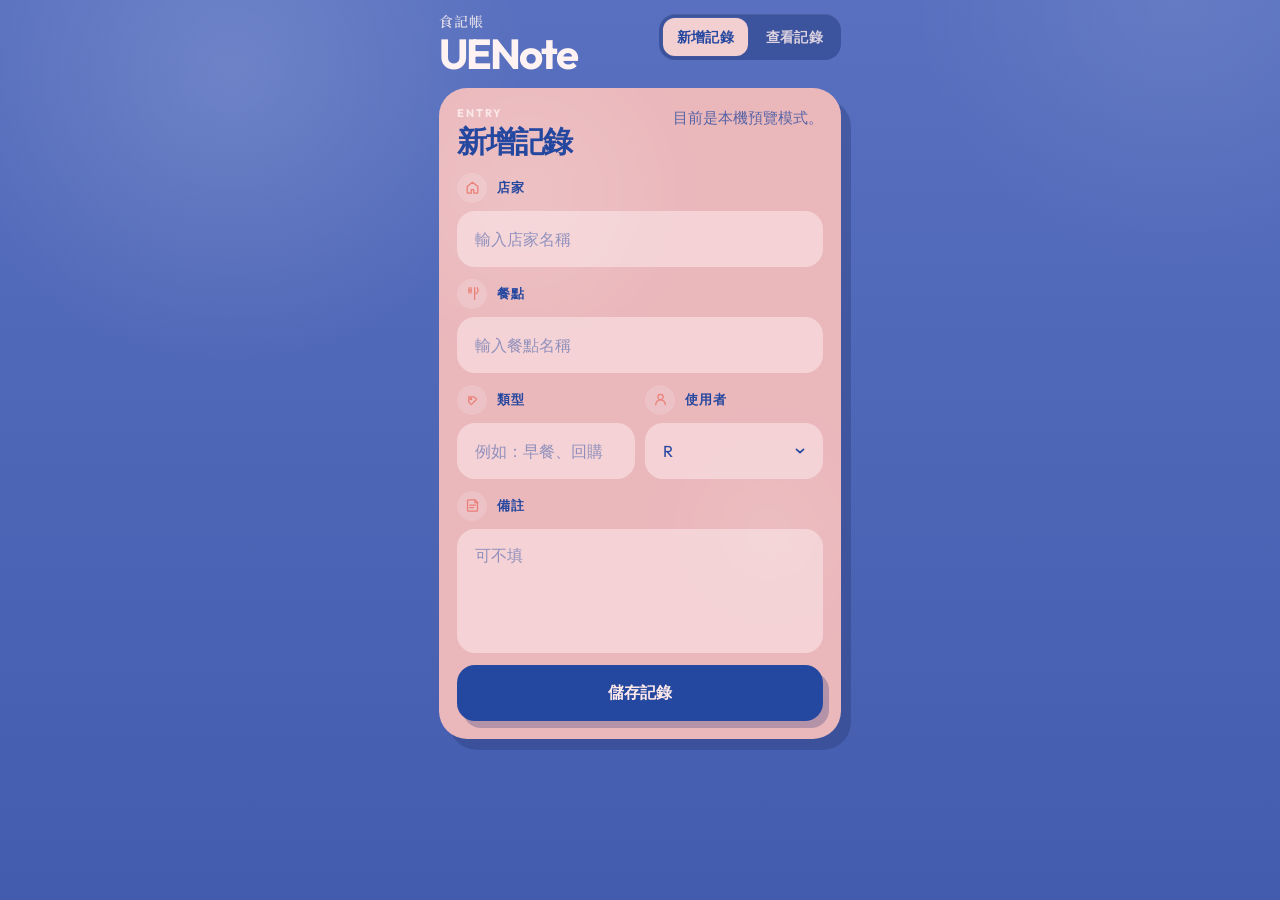
==== index.html @ 7f4ef9e9 "Prepare GitHub Pages frontend with Apps Script backend" ====
<!DOCTYPE html>
<html lang="zh-Hant">
<head>
  <meta charset="UTF-8">
  <meta name="viewport" content="width=device-width, initial-scale=1.0, viewport-fit=cover">
  <title>UENote</title>
  <link rel="icon" type="image/png" href="https://drive.google.com/uc?export=view&id=1ecxn-T5NP-1z_dDNohqvTPsbnboPZyol">
  <link rel="apple-touch-icon" href="https://drive.google.com/uc?export=view&id=1ecxn-T5NP-1z_dDNohqvTPsbnboPZyol">
  <link rel="preconnect" href="https://fonts.googleapis.com">
  <link rel="preconnect" href="https://fonts.gstatic.com" crossorigin>
  <link href="https://fonts.googleapis.com/css2?family=Noto+Serif+TC:wght@500;600;700&family=Outfit:wght@300;400;500;600;700&display=swap" rel="stylesheet">
  <link rel="stylesheet" href="style.css?v=github-pages-ready-1">
</head>
<body>
  <main class="app-shell">
    <section id="page-add" class="page is-active">
      <header class="topbar">
        <div class="brand-block">
          <p class="brand-kicker">食記帳</p>
          <h1>UENote</h1>
        </div>
        <div class="top-switch" role="tablist" aria-label="頁面切換">
          <button class="top-switch-button is-active" data-page="add" type="button">新增記錄</button>
          <button class="top-switch-button" data-page="list" type="button">查看記錄</button>
        </div>
      </header>

      <section class="content-card form-card">
        <div class="section-head">
          <div>
            <p class="section-kicker">Entry</p>
            <h2 class="section-title">新增記錄</h2>
          </div>
          <p id="sync-status" class="status-text"></p>
        </div>

        <div class="form-grid">
          <label class="field-group">
            <span class="field-label">
              <span class="field-icon" aria-hidden="true">
                <svg viewBox="0 0 24 24" class="ui-icon">
                  <path d="M4.5 10.75 12 4.75l7.5 6v8A1.25 1.25 0 0 1 18.25 20h-4.5v-5h-3.5v5h-4.5A1.25 1.25 0 0 1 4.5 18.75Z"></path>
                </svg>
              </span>
              <span>店家</span>
            </span>
            <input id="restaurant-input" list="restaurant-suggestions" placeholder="輸入店家名稱" autocomplete="off">
            <datalist id="restaurant-suggestions"></datalist>
          </label>

          <label class="field-group">
            <span class="field-label">
              <span class="field-icon" aria-hidden="true">
                <svg viewBox="0 0 24 24" class="ui-icon">
                  <path d="M7 3.75v7.5"></path>
                  <path d="M10 3.75v7.5"></path>
                  <path d="M7 7.5h3"></path>
                  <path d="M15 3.75V20.25"></path>
                  <path d="M18.5 3.75c1.15 1.55 1.55 3.15 1.2 4.8-.35 1.4-1.25 2.65-2.7 3.7"></path>
                </svg>
              </span>
              <span>餐點</span>
            </span>
            <input id="item-input" list="item-suggestions" placeholder="輸入餐點名稱" autocomplete="off">
            <datalist id="item-suggestions"></datalist>
          </label>

          <div class="compact-row">
            <label class="field-group">
              <span class="field-label">
                <span class="field-icon" aria-hidden="true">
                  <svg viewBox="0 0 24 24" class="ui-icon">
                    <path d="M6.75 8.25h7.5l3.5 3.5-7.5 7.5-3.5-3.5Z"></path>
                    <circle cx="9.75" cy="11.25" r="1"></circle>
                  </svg>
                </span>
                <span>類型</span>
              </span>
              <input id="type-input" type="text" placeholder="例如：早餐、回購" autocomplete="off">
            </label>

            <label class="field-group">
              <span class="field-label">
                <span class="field-icon" aria-hidden="true">
                  <svg viewBox="0 0 24 24" class="ui-icon">
                    <path d="M12 12.25a3.75 3.75 0 1 0-3.75-3.75A3.75 3.75 0 0 0 12 12.25Z"></path>
                    <path d="M5.25 19.25a6.75 6.75 0 0 1 13.5 0"></path>
                  </svg>
                </span>
                <span>使用者</span>
              </span>
              <select id="author-input">
                <option value="R">R</option>
                <option value="Joey">Joey</option>
              </select>
            </label>
          </div>

          <label class="field-group">
            <span class="field-label">
              <span class="field-icon" aria-hidden="true">
                <svg viewBox="0 0 24 24" class="ui-icon">
                  <path d="M5 5.25A1.25 1.25 0 0 1 6.25 4h9.25L19 7.5v11.25A1.25 1.25 0 0 1 17.75 20H6.25A1.25 1.25 0 0 1 5 18.75Z"></path>
                  <path d="M15.5 4v4h4"></path>
                  <path d="M8 11.5h8"></path>
                  <path d="M8 15h5.5"></path>
                </svg>
              </span>
              <span>備註</span>
            </span>
            <textarea id="note-input" rows="4" placeholder="可不填"></textarea>
          </label>

          <button id="save-record" class="primary-button" type="button">儲存記錄</button>
        </div>
      </section>
    </section>

    <section id="page-list" class="page">
      <header class="topbar">
        <div class="brand-block">
          <p class="brand-kicker">記錄庫</p>
          <h1>UENote</h1>
        </div>
        <div class="top-switch" role="tablist" aria-label="頁面切換">
          <button class="top-switch-button" data-page="add" type="button">新增記錄</button>
          <button class="top-switch-button is-active" data-page="list" type="button">查看記錄</button>
        </div>
      </header>

      <section class="content-card">
        <div class="section-head">
          <div>
            <p class="section-kicker">Archive</p>
            <h2 class="section-title">查看記錄</h2>
          </div>
        </div>

        <label class="field-group search-group">
          <span class="field-label">
            <span class="field-icon" aria-hidden="true">
              <svg viewBox="0 0 24 24" class="ui-icon">
                <circle cx="11" cy="11" r="5.5"></circle>
                <path d="m16 16 4 4"></path>
              </svg>
            </span>
            <span>搜尋</span>
          </span>
          <input id="search-input" placeholder="搜尋店家、餐點、類型、備註" autocomplete="off">
        </label>

        <div id="record-list" class="record-list"></div>
      </section>
    </section>
  </main>

  <script>
    window.UENOTE_CONFIG = window.UENOTE_CONFIG || {};
  </script>
  <script src="config.js"></script>
  <script src="app.js"></script>
</body>
</html>
---- style.css ----
:root {
  --phone-base: 393px;
  --bg: #435cad;
  --bg-soft: #5870bf;
  --panel: #eab7bb;
  --panel-light: #f2cfd1;
  --ink: #24479f;
  --ink-soft: rgba(36, 71, 159, 0.74);
  --ink-faint: rgba(255, 243, 243, 0.8);
  --accent: #ea7f77;
  --shadow-card: 10px 11px 0 rgba(40, 56, 118, 0.36);
  --shadow-button: 6px 7px 0 rgba(40, 56, 118, 0.28);
}

* {
  box-sizing: border-box;
}

html {
  width: 100%;
  background: var(--bg);
  -webkit-text-size-adjust: 100%;
}

body {
  width: 100%;
  margin: 0;
  min-height: 100dvh;
  overflow-x: hidden;
  color: var(--ink);
  font-family: "Outfit", "PingFang TC", "Noto Sans TC", sans-serif;
  background:
    radial-gradient(circle at 18% 8%, rgba(255, 255, 255, 0.14), transparent 22%),
    radial-gradient(circle at 92% 0%, rgba(255, 255, 255, 0.08), transparent 18%),
    linear-gradient(180deg, var(--bg-soft) 0%, var(--bg) 100%);
}

body::after {
  content: "";
  position: fixed;
  inset: 0;
  pointer-events: none;
  opacity: 0.08;
  background-image:
    radial-gradient(rgba(255, 255, 255, 0.66) 0.6px, transparent 0.6px),
    radial-gradient(rgba(40, 54, 103, 0.48) 0.55px, transparent 0.55px);
  background-position: 0 0, 10px 12px;
  background-size: 16px 16px, 18px 18px;
  mix-blend-mode: soft-light;
}

input,
select,
textarea,
button {
  font: inherit;
  font-size: 16px;
}

button {
  border: 0;
  cursor: pointer;
  transition: transform 140ms ease, box-shadow 140ms ease, background-color 140ms ease, color 140ms ease;
}

button:active {
  transform: translate(2px, 2px);
  box-shadow: none;
}

.app-shell {
  width: 100%;
  max-width: 430px;
  margin: 0 auto;
  min-height: 100dvh;
  padding: calc(14px + env(safe-area-inset-top)) 14px calc(18px + env(safe-area-inset-bottom));
}

.page {
  display: none;
}

.page.is-active {
  display: grid;
  gap: 14px;
  align-content: start;
  min-height: calc(100dvh - env(safe-area-inset-top) - env(safe-area-inset-bottom) - 32px);
}

.topbar {
  display: flex;
  align-items: flex-start;
  justify-content: space-between;
  gap: 12px;
}

.brand-block {
  display: grid;
  gap: 6px;
  min-width: 0;
}

.brand-kicker {
  margin: 0;
  color: var(--ink-faint);
  font-family: "Noto Serif TC", serif;
  font-size: 14px;
  font-weight: 600;
  letter-spacing: 0.08em;
  line-height: 1;
}

h1 {
  margin: 0;
  color: #fff2f2;
  font-size: clamp(32px, 7.8vw, 42px);
  line-height: 0.96;
  letter-spacing: -0.05em;
  font-weight: 700;
}

.top-switch {
  flex: 0 0 auto;
  display: grid;
  grid-template-columns: 1fr 1fr;
  gap: 4px;
  padding: 4px;
  background: rgba(54, 77, 152, 0.82);
  border-radius: 16px;
  min-width: 172px;
  box-shadow: inset 0 1px 0 rgba(255, 255, 255, 0.08);
}

.top-switch-button {
  min-height: 38px;
  padding: 0 14px;
  border-radius: 12px;
  background: transparent;
  color: rgba(255, 238, 238, 0.82);
  font-size: 14px;
  font-weight: 600;
  letter-spacing: 0.02em;
}

.top-switch-button.is-active {
  background: var(--panel-light);
  color: var(--ink);
  box-shadow:
    0 1px 2px rgba(24, 35, 80, 0.14),
    0 0 0 0.5px rgba(255, 255, 255, 0.12);
}

.content-card {
  position: relative;
  overflow: hidden;
  display: grid;
  gap: 16px;
  padding: 18px;
  background: var(--panel);
  border-radius: 28px;
  box-shadow: var(--shadow-card);
}

.intro-card {
  min-height: 168px;
}

.form-card {
  min-height: clamp(560px, calc(100dvh - 300px), 740px);
  align-content: start;
}

.content-card::before {
  content: "";
  position: absolute;
  inset: 0;
  pointer-events: none;
  background:
    radial-gradient(circle at 22% 16%, rgba(255, 255, 255, 0.14), transparent 28%),
    radial-gradient(circle at 82% 68%, rgba(255, 255, 255, 0.08), transparent 24%);
  mix-blend-mode: screen;
}

.intro-card {
  padding-block: 18px;
}

.section-head,
.field-group,
.record-card,
.record-top {
  position: relative;
  z-index: 1;
}

.section-head {
  display: flex;
  align-items: flex-start;
  justify-content: space-between;
  gap: 12px;
}

.section-kicker {
  margin: 0 0 6px;
  color: var(--ink-faint);
  font-size: 11px;
  font-weight: 700;
  letter-spacing: 0.18em;
  text-transform: uppercase;
}

.section-title {
  margin: 0;
  color: var(--ink);
  font-size: clamp(22px, 5.8vw, 30px);
  line-height: 1.02;
  letter-spacing: -0.04em;
  font-weight: 700;
}

.panel-note,
.status-text,
.record-subtitle {
  margin: 0;
  color: var(--ink-soft);
  font-size: 15px;
  line-height: 1.56;
}

.status-text:empty {
  display: none;
}

.form-grid {
  display: grid;
  gap: 12px;
}

.compact-row {
  display: grid;
  grid-template-columns: 1fr 1fr;
  gap: 10px;
}

.field-group {
  display: grid;
  gap: 8px;
}

.field-label {
  display: inline-flex;
  align-items: center;
  gap: 10px;
  color: var(--ink);
  font-size: 13px;
  font-weight: 700;
  letter-spacing: 0.08em;
  text-transform: uppercase;
}

.field-icon {
  display: inline-flex;
  align-items: center;
  justify-content: center;
  width: 30px;
  height: 30px;
  border-radius: 999px;
  color: var(--accent);
  background: rgba(255, 255, 255, 0.16);
}

.ui-icon {
  width: 17px;
  height: 17px;
  fill: none;
  stroke: currentColor;
  stroke-width: 1.8;
  stroke-linecap: round;
  stroke-linejoin: round;
}

input,
select,
textarea {
  width: 100%;
  min-height: 56px;
  padding: 16px 18px;
  border: 0;
  border-radius: 18px;
  background: rgba(255, 242, 243, 0.46);
  color: var(--ink);
  outline: none;
  appearance: none;
}

select {
  padding-right: 44px;
  background-image: url("data:image/svg+xml,%3Csvg xmlns='http://www.w3.org/2000/svg' viewBox='0 0 24 24' fill='none' stroke='%2324479f' stroke-width='2.2' stroke-linecap='round' stroke-linejoin='round'%3E%3Cpath d='M7.25 9.75 12 14.25l4.75-4.5'/%3E%3C/svg%3E");
  background-repeat: no-repeat;
  background-position: right 14px center;
  background-size: 18px 18px;
}

textarea {
  min-height: 124px;
  resize: none;
}

input::placeholder,
textarea::placeholder {
  color: rgba(55, 85, 165, 0.52);
}

input:focus,
select:focus,
textarea:focus {
  box-shadow: 0 0 0 3px rgba(255, 255, 255, 0.14);
}

.primary-button,
.ghost-button {
  min-height: 56px;
  border-radius: 18px;
  font-weight: 700;
}

.primary-button {
  background: var(--ink);
  color: #ffe9e9;
  box-shadow: var(--shadow-button);
}

.record-list {
  display: grid;
  gap: 12px;
}

#page-list .content-card {
  min-height: calc(100dvh - 156px - env(safe-area-inset-bottom));
  align-content: start;
}

.record-card {
  display: grid;
  gap: 8px;
  padding: 14px 14px 15px;
  border-radius: 20px;
  background: rgba(247, 224, 225, 0.66);
  box-shadow: 5px 6px 0 rgba(52, 69, 131, 0.18);
}

.record-top {
  display: flex;
  align-items: flex-start;
  justify-content: space-between;
  gap: 12px;
}

.record-top > div:first-child {
  flex: 1 1 auto;
  min-width: 0;
}

.record-title {
  margin: 0;
  color: var(--ink);
  font-size: 18px;
  line-height: 1.1;
  font-weight: 700;
}

.record-actions {
  display: flex;
  gap: 6px;
  margin-left: auto;
  flex: 0 0 auto;
  align-self: flex-start;
}

.icon-button {
  width: 42px;
  min-width: 42px;
  min-height: 42px;
  padding: 0;
  border-radius: 999px;
  background: rgba(255, 242, 243, 0.36);
  color: var(--ink);
}

.danger-button {
  color: var(--accent);
}

.record-meta {
  display: flex;
  flex-wrap: wrap;
  gap: 6px;
}

.record-chip {
  display: inline-flex;
  align-items: center;
  gap: 6px;
  min-height: 30px;
  padding: 0 10px;
  border-radius: 999px;
  background: rgba(255, 243, 244, 0.34);
  color: var(--ink);
  font-size: 13px;
}

@media (max-width: 430px) {
  .app-shell {
    padding-inline: 12px;
  }

  .topbar {
    gap: 10px;
  }

  .top-switch {
    min-width: 154px;
  }

  .section-head {
    flex-direction: column;
  }
}

@media (max-width: 390px) {
  .compact-row {
    grid-template-columns: 1fr;
  }

  .topbar {
    flex-direction: column;
    align-items: stretch;
  }

  .top-switch {
    width: 100%;
  }

  h1 {
    font-size: 30px;
  }
}
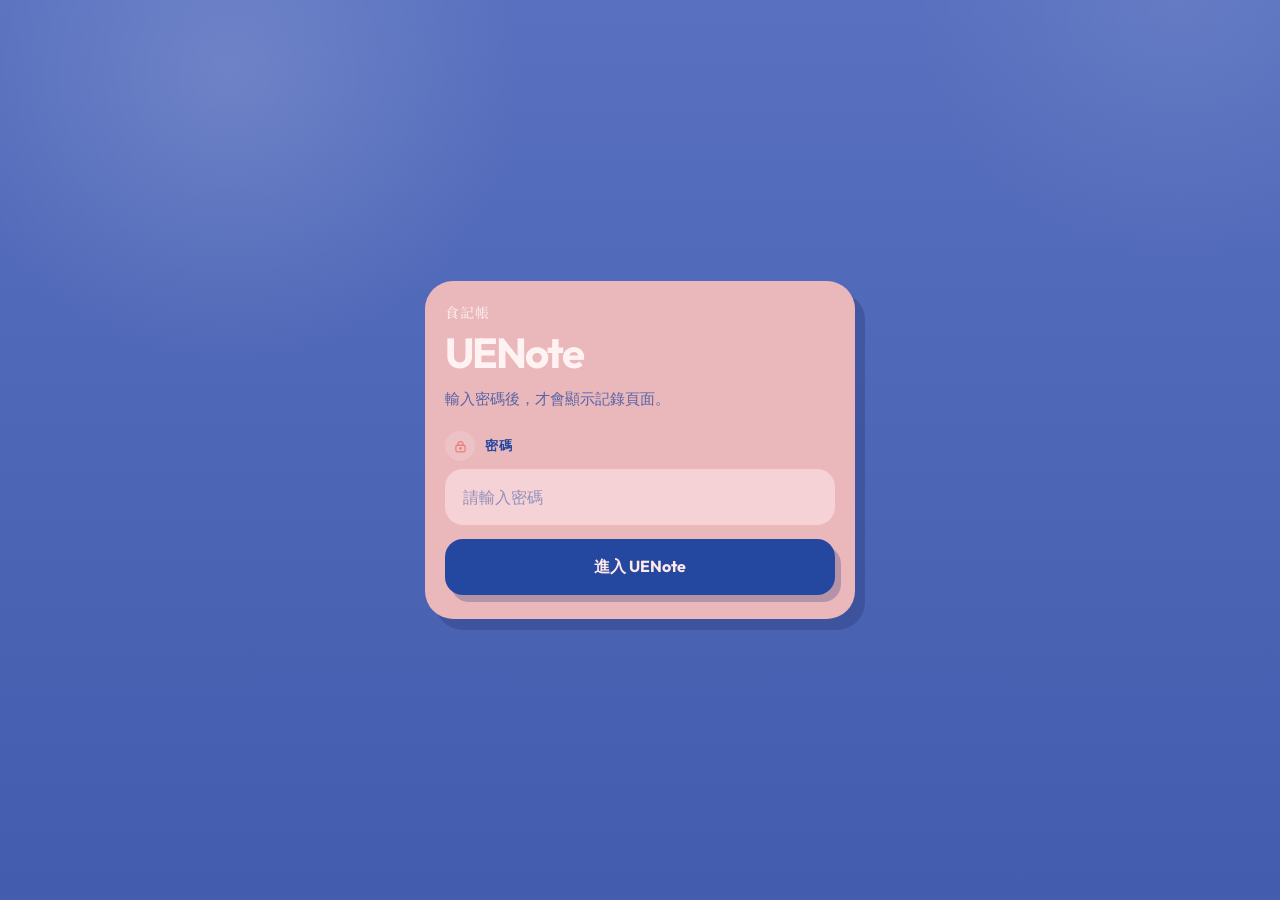
==== commit 56f10e62: "Add password gate and Apps Script password validation" ====
--- a/index.html
+++ b/index.html
@@ -9,10 +9,33 @@
   <link rel="preconnect" href="https://fonts.googleapis.com">
   <link rel="preconnect" href="https://fonts.gstatic.com" crossorigin>
   <link href="https://fonts.googleapis.com/css2?family=Noto+Serif+TC:wght@500;600;700&family=Outfit:wght@300;400;500;600;700&display=swap" rel="stylesheet">
-  <link rel="stylesheet" href="style.css?v=github-pages-ready-1">
+  <link rel="stylesheet" href="style.css?v=password-gate-1">
 </head>
 <body>
-  <main class="app-shell">
+  <section id="auth-gate" class="auth-gate">
+    <div class="auth-card">
+      <p class="brand-kicker">食記帳</p>
+      <h1>UENote</h1>
+      <p class="auth-copy">輸入密碼後，才會顯示記錄頁面。</p>
+      <label class="field-group auth-field">
+        <span class="field-label">
+          <span class="field-icon" aria-hidden="true">
+            <svg viewBox="0 0 24 24" class="ui-icon">
+              <rect x="5.5" y="10.25" width="13" height="9.25" rx="2.25"></rect>
+              <path d="M8.5 10.25V8.5a3.5 3.5 0 1 1 7 0v1.75"></path>
+              <circle cx="12" cy="14.75" r="1"></circle>
+            </svg>
+          </span>
+          <span>密碼</span>
+        </span>
+        <input id="password-input" type="password" placeholder="請輸入密碼" autocomplete="current-password">
+      </label>
+      <button id="unlock-button" class="primary-button" type="button">進入 UENote</button>
+      <p id="auth-status" class="status-text auth-status"></p>
+    </div>
+  </section>
+
+  <main id="app-shell" class="app-shell" hidden>
     <section id="page-add" class="page is-active">
       <header class="topbar">
         <div class="brand-block">
--- a/style.css
+++ b/style.css
@@ -76,6 +76,39 @@
   padding: calc(14px + env(safe-area-inset-top)) 14px calc(18px + env(safe-area-inset-bottom));
 }
 
+.auth-gate {
+  width: 100%;
+  min-height: 100dvh;
+  display: grid;
+  place-items: center;
+  padding: calc(18px + env(safe-area-inset-top)) 18px calc(18px + env(safe-area-inset-bottom));
+}
+
+.auth-card {
+  width: min(100%, 430px);
+  display: grid;
+  gap: 14px;
+  padding: 24px 20px;
+  border-radius: 28px;
+  background: var(--panel);
+  box-shadow: var(--shadow-card);
+}
+
+.auth-copy {
+  margin: 0;
+  color: var(--ink-soft);
+  font-size: 15px;
+  line-height: 1.6;
+}
+
+.auth-field {
+  margin-top: 6px;
+}
+
+.auth-status {
+  min-height: 24px;
+}
+
 .page {
   display: none;
 }
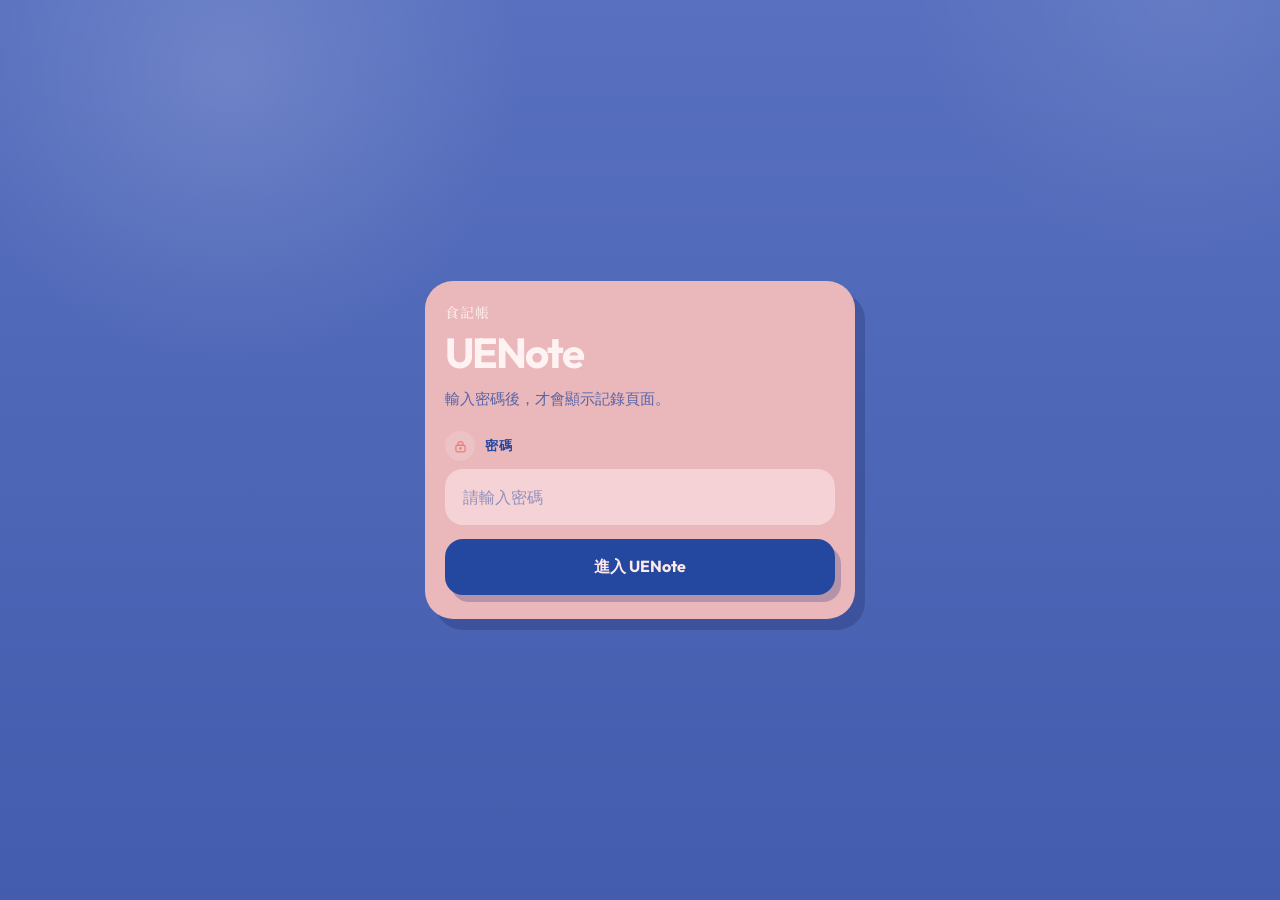
==== commit 94b8e3b1: "Fix password gate flow and refresh app icon" ====
--- a/index.html
+++ b/index.html
@@ -4,8 +4,8 @@
   <meta charset="UTF-8">
   <meta name="viewport" content="width=device-width, initial-scale=1.0, viewport-fit=cover">
   <title>UENote</title>
-  <link rel="icon" type="image/png" href="https://drive.google.com/uc?export=view&id=1ecxn-T5NP-1z_dDNohqvTPsbnboPZyol">
-  <link rel="apple-touch-icon" href="https://drive.google.com/uc?export=view&id=1ecxn-T5NP-1z_dDNohqvTPsbnboPZyol">
+  <link rel="icon" type="image/png" href="uenote-icon-180.png">
+  <link rel="apple-touch-icon" href="uenote-icon-180.png">
   <link rel="preconnect" href="https://fonts.googleapis.com">
   <link rel="preconnect" href="https://fonts.gstatic.com" crossorigin>
   <link href="https://fonts.googleapis.com/css2?family=Noto+Serif+TC:wght@500;600;700&family=Outfit:wght@300;400;500;600;700&display=swap" rel="stylesheet">
--- a/style.css
+++ b/style.css
@@ -79,6 +79,9 @@
 .auth-gate {
   width: 100%;
   min-height: 100dvh;
+  position: fixed;
+  inset: 0;
+  z-index: 30;
   display: grid;
   place-items: center;
   padding: calc(18px + env(safe-area-inset-top)) 18px calc(18px + env(safe-area-inset-bottom));
